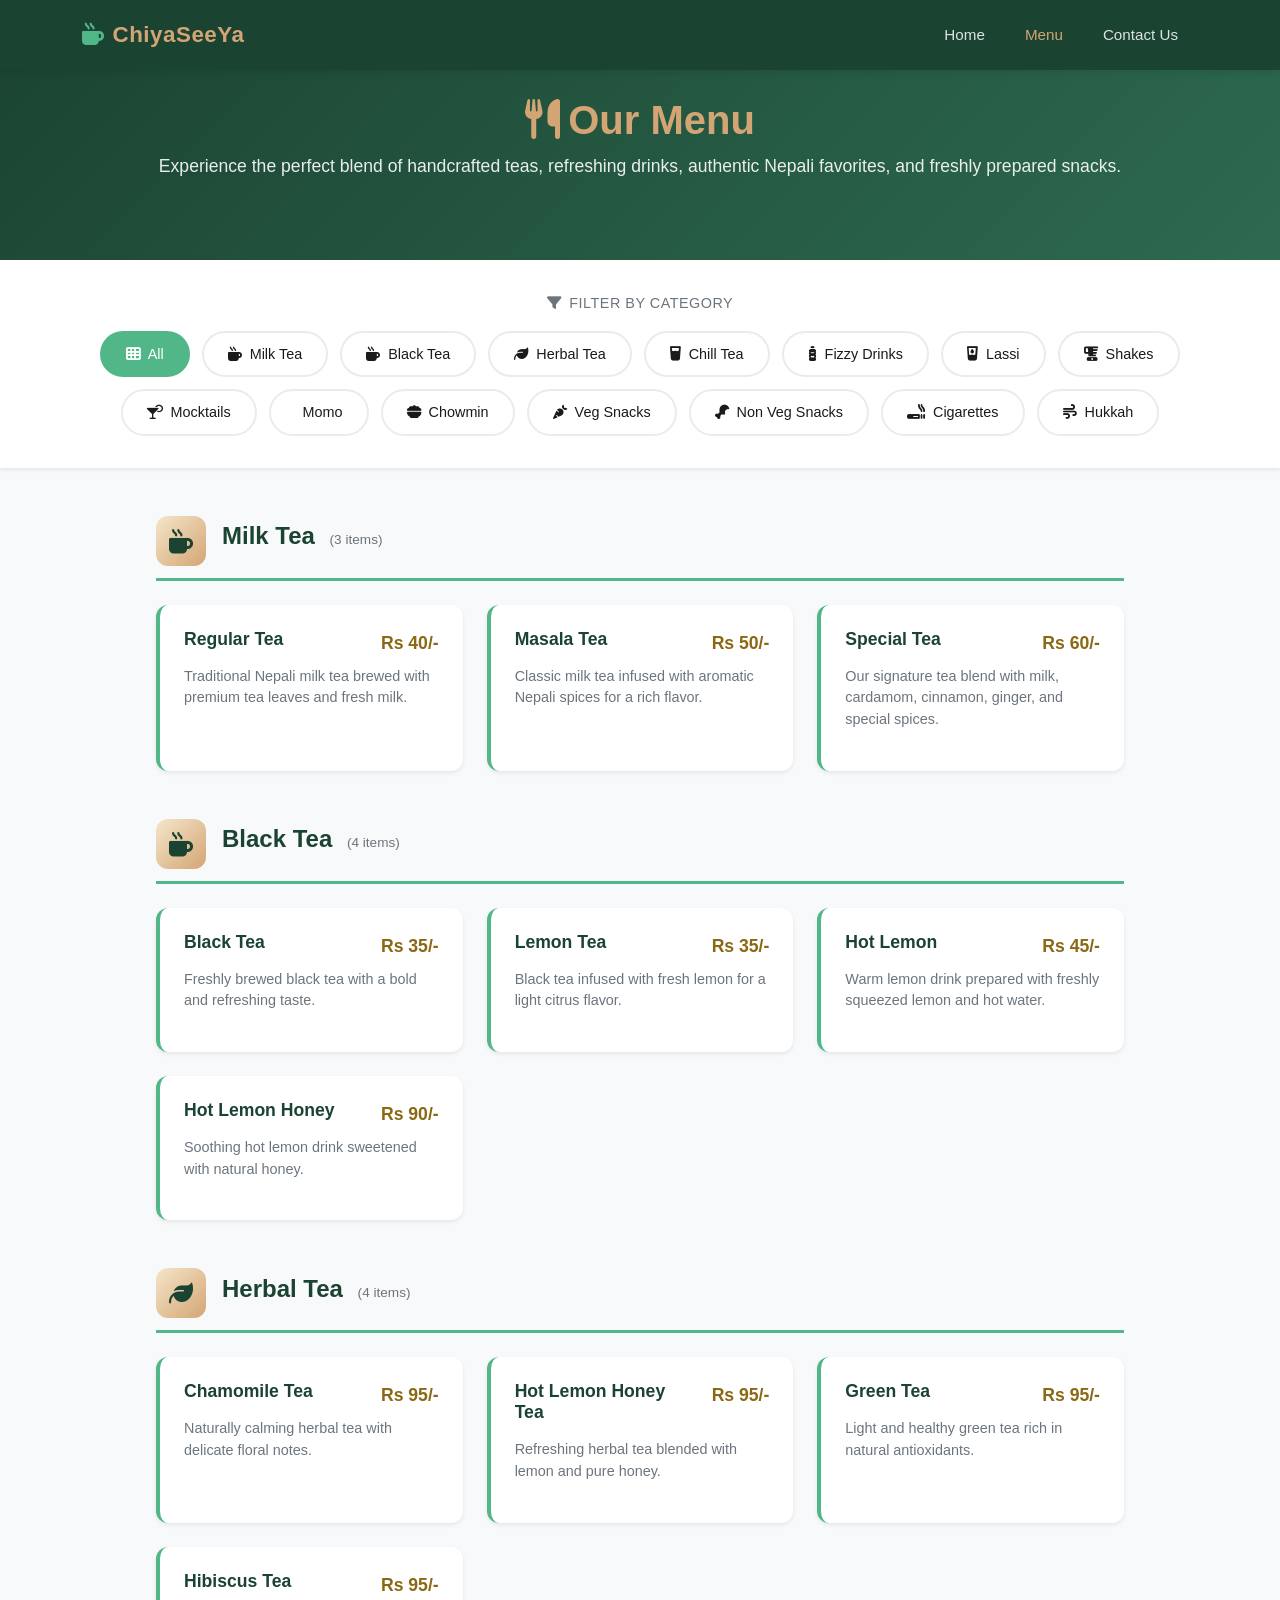
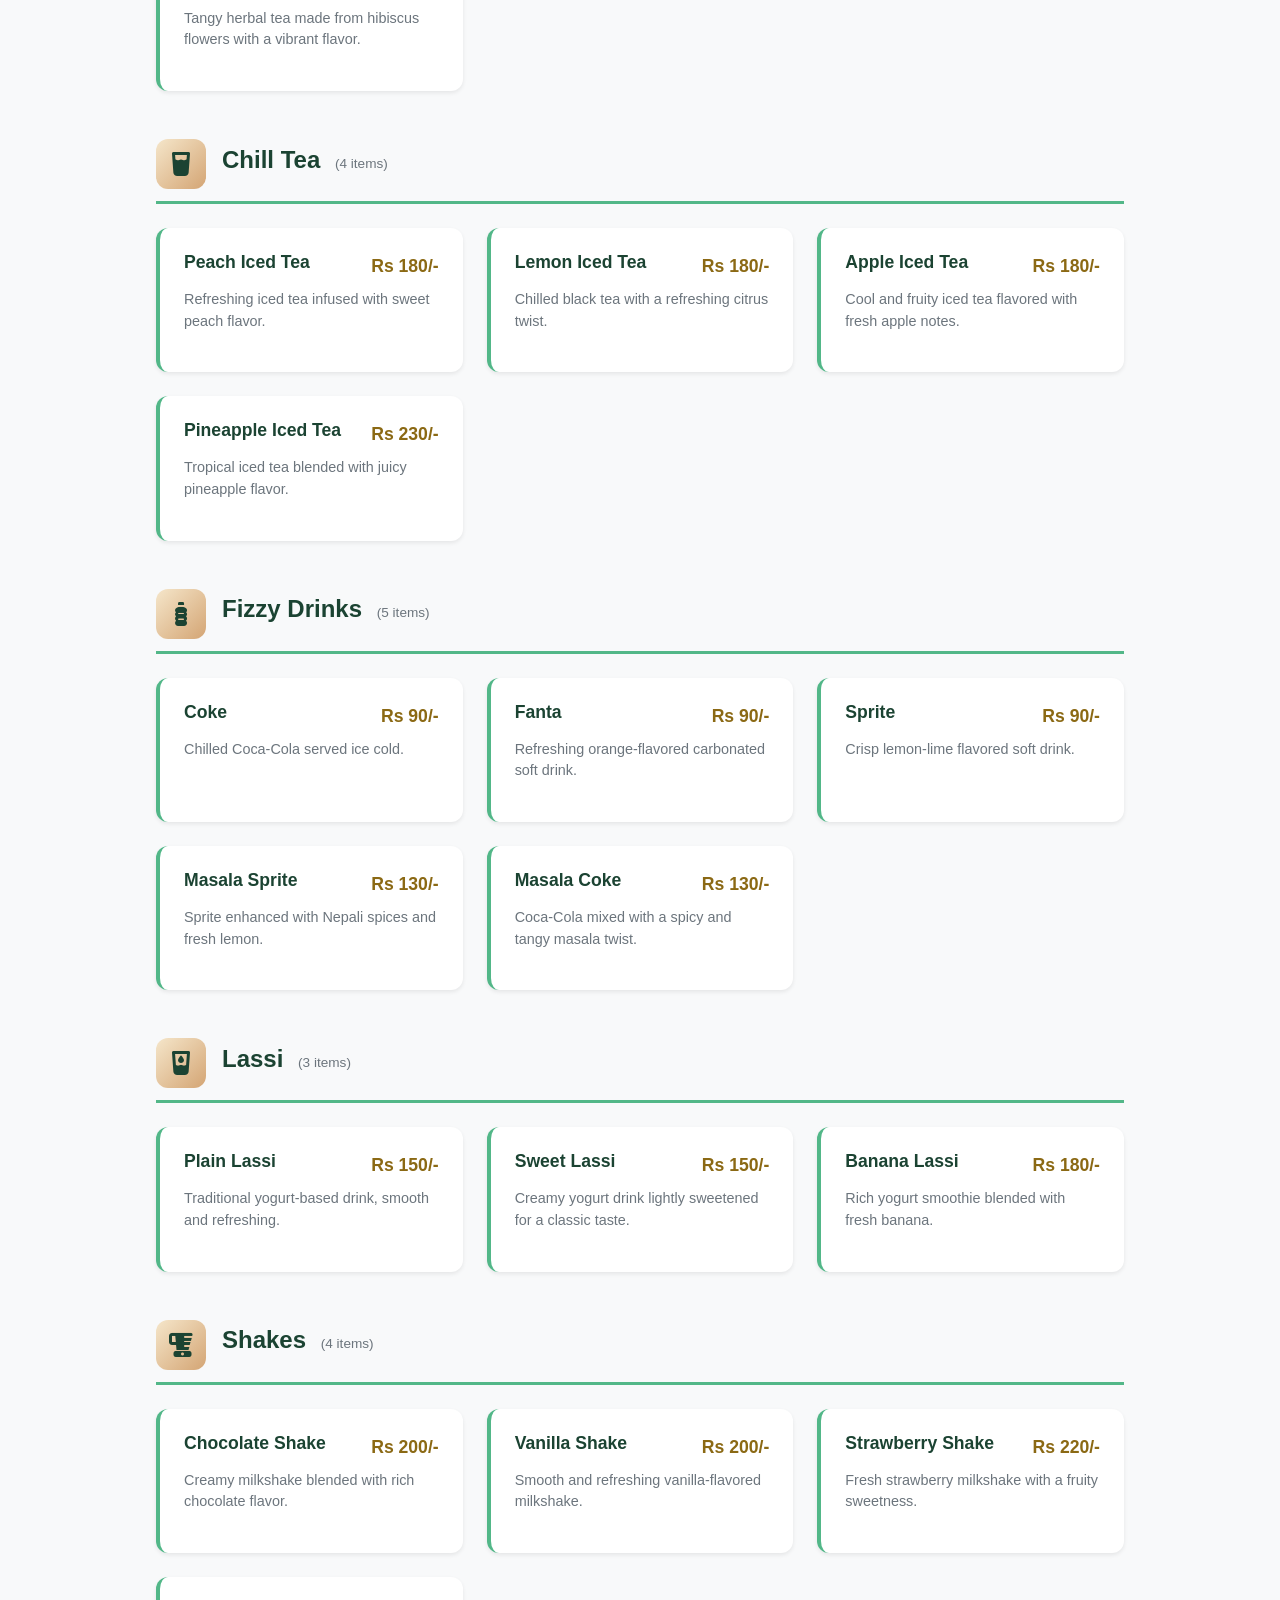
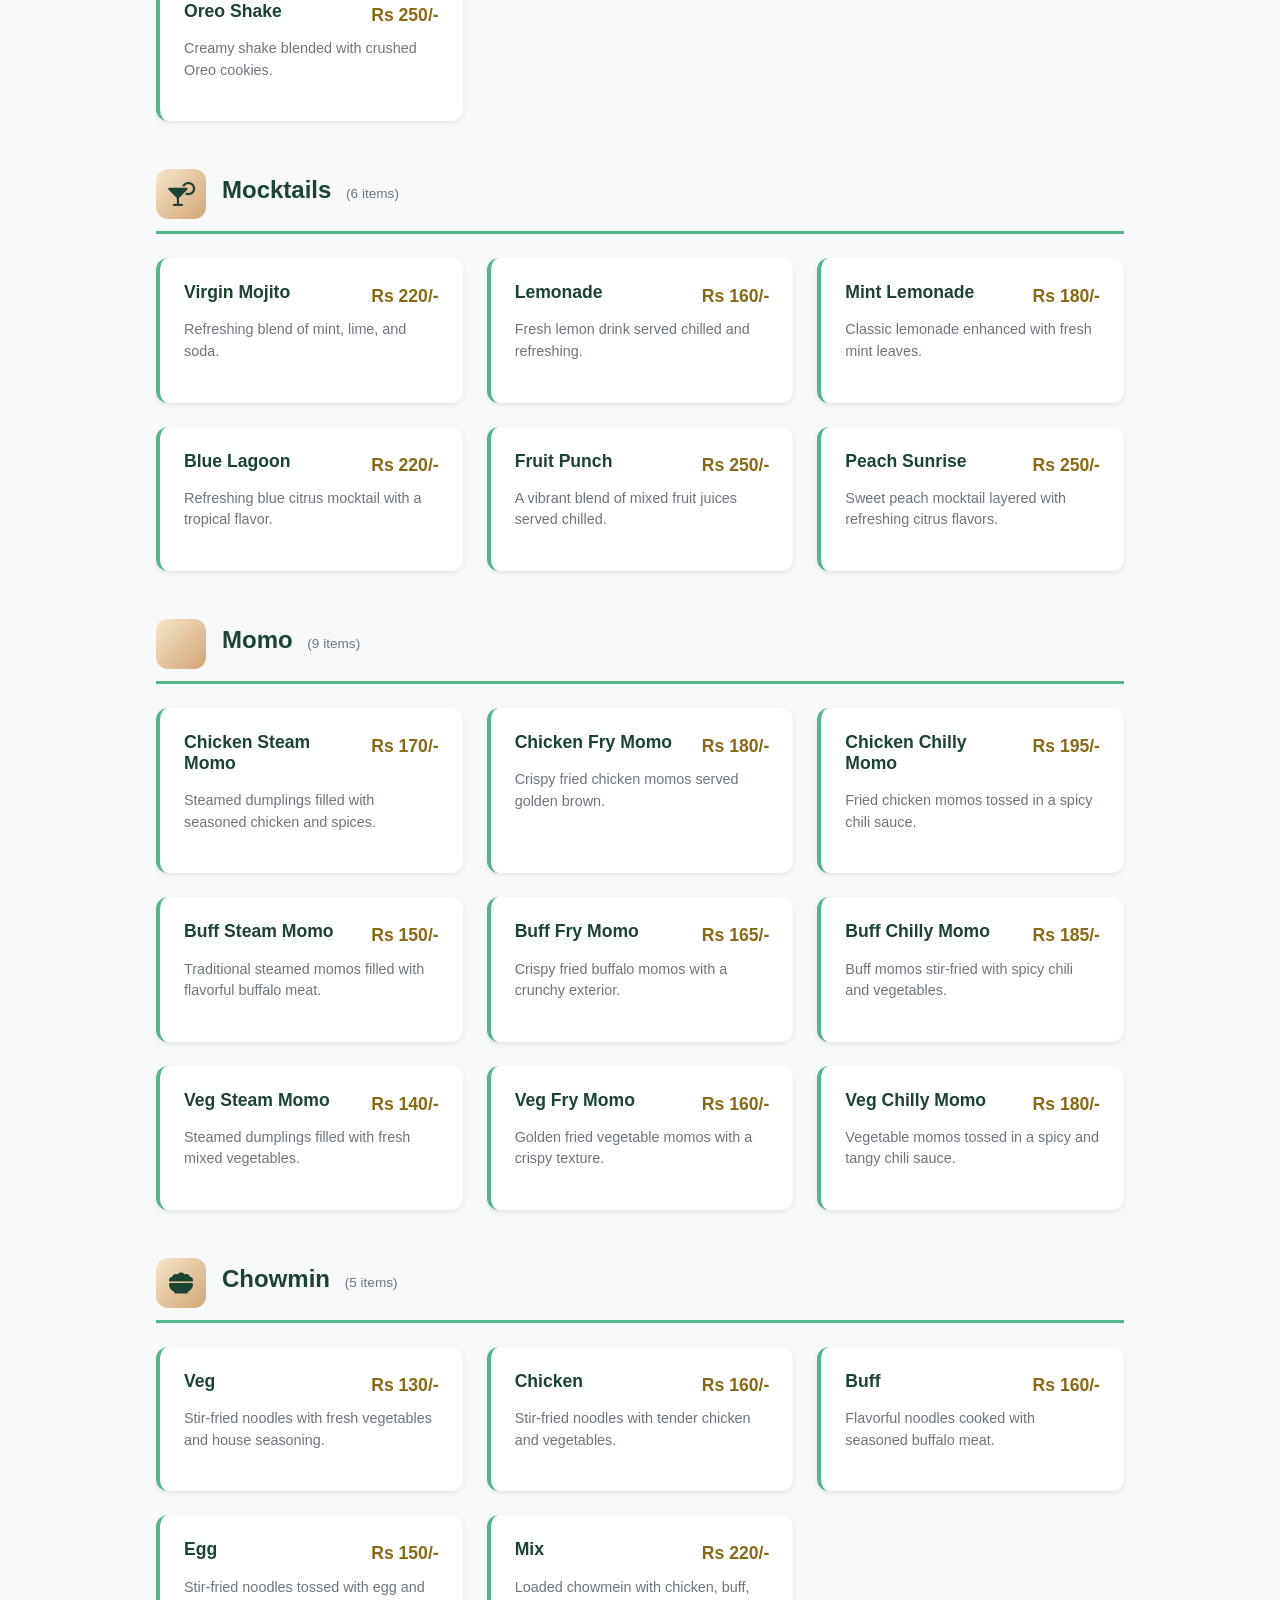
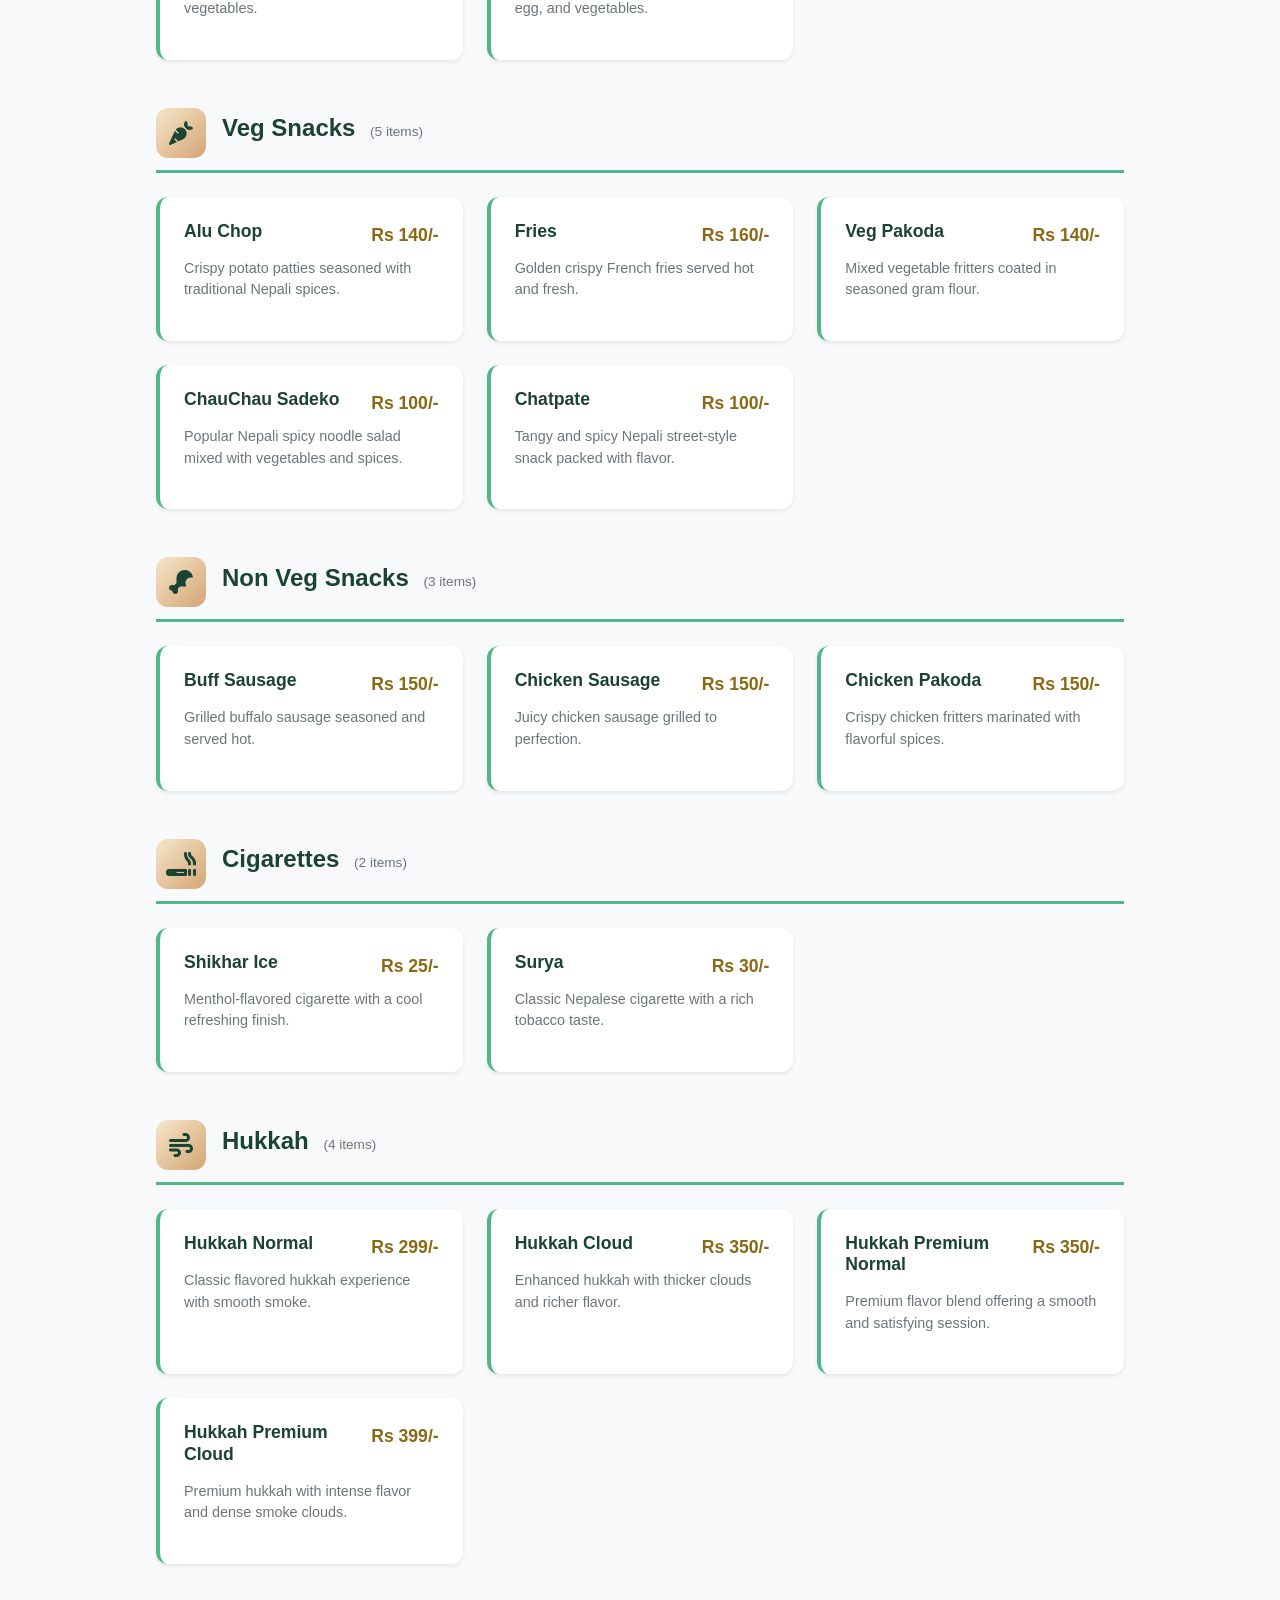
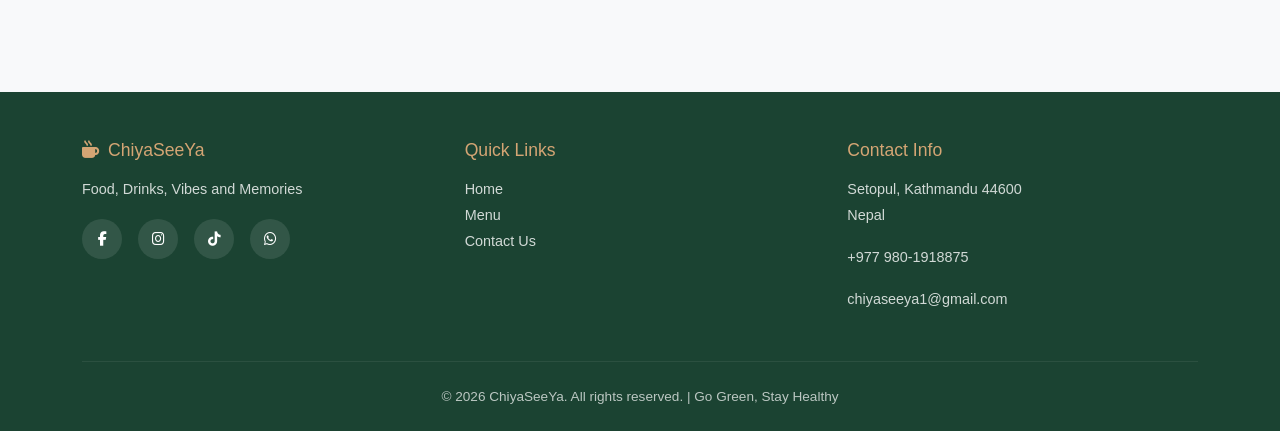
==== menu.html @ 281d091e "Initial commit" ====
<!DOCTYPE html>
<html lang="en">
<head>
    <meta charset="UTF-8">
    <meta name="viewport" content="width=device-width, initial-scale=1.0">
    <meta name="description" content="ChiyaSeeYa Menu - Explore our selection of premium teas, coffees, and snacks">
    <meta name="keywords" content="tea, coffee, chiya, menu, nepali tea, cafe">
    <title>Menu - ChiyaSeeYa</title>
    
    <!-- Bootstrap CSS -->
    <link href="https://cdn.jsdelivr.net/npm/bootstrap@5.3.0/dist/css/bootstrap.min.css" rel="stylesheet">
    
    <!-- Font Awesome -->
    <link rel="stylesheet" href="https://cdnjs.cloudflare.com/ajax/libs/font-awesome/6.4.0/css/all.min.css">
    
    <!-- Custom CSS -->
    <link rel="stylesheet" href="css/style.css">
</head>
<body>
    <!-- Navigation -->
    <nav class="navbar navbar-expand-lg navbar-dark fixed-top">
        <div class="container">
            <a class="navbar-brand" href="index.html">
                <i class="fas fa-mug-hot me-2"></i>ChiyaSeeYa
            </a>
            <button class="navbar-toggler" type="button" data-bs-toggle="collapse" data-bs-target="#navbarNav" aria-controls="navbarNav" aria-expanded="false" aria-label="Toggle navigation">
                <span class="navbar-toggler-icon"></span>
            </button>
            <div class="collapse navbar-collapse justify-content-end" id="navbarNav">
                <ul class="navbar-nav">
                    <li class="nav-item">
                        <a class="nav-link" href="index.html">Home</a>
                    </li>
                    <li class="nav-item">
                        <a class="nav-link active" href="menu.html">Menu</a>
                    </li>
                    <li class="nav-item">
                        <a class="nav-link" href="#contact">Contact Us</a>
                    </li>
                </ul>
            </div>
        </div>
    </nav>

    <!-- Menu Hero -->
    <div class="menu-hero">
        <div class="container">
            <h1><i class="fas fa-utensils me-2"></i>Our Menu</h1>
            <p>Experience the perfect blend of handcrafted teas, refreshing drinks, authentic Nepali favorites, and freshly prepared snacks.</p>
        </div>
    </div>

    <!-- Category Filter -->
    <div class="category-filter">
        <div class="filter-container">
            <p class="filter-title"><i class="fas fa-filter me-2"></i>Filter by Category</p>
            <div class="filter-buttons" id="filter-buttons">
                <button class="filter-btn active" data-category="all" onclick="filterMenu('all')">
                    <i class="fas fa-th me-1"></i> All
                </button>
                <!-- Category buttons will be added dynamically -->
            </div>
        </div>
    </div>

    <!-- Menu Content -->
    <div class="menu-content">
        <div class="container">
            <div id="menu-container" class="menu-container loading">
                <!-- Menu items will be loaded here from menu.json -->
                <div class="text-center py-5">
                    <div class="spinner-border text-success" role="status" style="width: 3rem; height: 3rem;">
                        <span class="visually-hidden">Loading menu...</span>
                    </div>
                    <p class="mt-3 text-muted">Loading our delicious offerings...</p>
                </div>
            </div>
        </div>
    </div>

    <!-- Footer -->
    <footer>
        <div class="container">
            <div class="footer-content">
                <div class="footer-section">
                    <h5><i class="fas fa-mug-hot me-2"></i>ChiyaSeeYa</h5>
                    <p>Food, Drinks, Vibes and Memories</p>
                    <div class="social-links">
                        <a href="https://www.facebook.com/1076802865514856?ref=PROFILE_EDIT_xav_ig_profile_page_web" aria-label="Facebook" target="_blank"><i class="fab fa-facebook-f"></i></a>
                        <a href="https://www.instagram.com/chiya_see_ya/" aria-label="Instagram" target="_blank"><i class="fab fa-instagram"></i></a>
                        <a href="https://l.instagram.com/?u=https%3A%2F%2Fwww.tiktok.com%2F%40chiya.see.ya%3F_r%3D1%26_t%3DZS-95O5P87CxcY%26fbclid%3DPAZXh0bgNhZW0CMTEAc3J0YwZhcHBfaWQPOTM2NjE5NzQzMzkyNDU5AAGnBMGurjGHS4oy5YYfuVDIB4Jsj0eW82iSqGz3gt-IWJ6hb2VzOmMSemLPQZc_aem_LvpOi6eOKPnk_zAB4Gr12w&e=AUBZY9ZE3XNhpiwPI810RxzqsmGgs-WOL_V0ZIl1YI9qJ-9a9wc5wGAw6T1yI0G7cqVV-iJ5bxF9tScMts2_dbnZqTpNPQaVPD4UndhijQRrtrkj7LoLAhLAq9qhKXfKo0xacdASYu8S" aria-label="TikTok" target="_blank"><i class="fab fa-tiktok"></i></a>
                        <a href="https://wa.me/9779801918875" aria-label="WhatsApp" target="_blank"><i class="fab fa-whatsapp"></i></a>
                    </div>
                </div>
                
                <div class="footer-section">
                    <h5>Quick Links</h5>
                    <a href="index.html">Home</a>
                    <a href="menu.html">Menu</a>
                    <a href="index.html#contact">Contact Us</a>
                </div>
                
                <div class="footer-section">
                    <h5>Contact Info</h5>
                    <p>Setopul, Kathmandu 44600<br>Nepal</p>
                    <p><a href="tel:+9779801918875">+977 980-1918875</a></p>
                    <p><a href="mailto:chiyaseeya1@gmail.com">chiyaseeya1@gmail.com</a></p>
                </div>
            </div>
            
            <div class="footer-bottom">
                <p class="mb-0">&copy; 2026 ChiyaSeeYa. All rights reserved. | Go Green, Stay Healthy</p>
            </div>
        </div>
    </footer>

    <!-- Bootstrap JS -->
    <script src="https://cdn.jsdelivr.net/npm/bootstrap@5.3.0/dist/js/bootstrap.bundle.min.js"></script>
    
    <!-- Custom JS -->
    <script src="js/main.js"></script>
</body>
</html>
---- css/style.css ----
/* Custom styles for ChiyaSeeYa - Nepal Green & Tea Theme */
:root {
    /* Nepal Forest Greens */
    --dark-green: #1B4332;
    --medium-green: #2D6A4F;
    --light-green: #52B788;
    --pale-green: #B7E4C7;
    
    /* Tea Colors */
    --tea-gold: #D4A574;
    --tea-brown: #8B6914;
    --tea-light: #F5E6CA;
    
    /* Neutrals */
    --white: #FFFFFF;
    --off-white: #F8F9FA;
    --black: #1A1A1A;
    --gray: #6C757D;
    --light-gray: #E9ECEF;
    
    /* Shadows */
    --shadow-sm: 0 2px 4px rgba(0,0,0,0.08);
    --shadow-md: 0 4px 12px rgba(0,0,0,0.1);
    --shadow-lg: 0 8px 24px rgba(0,0,0,0.12);
}

* {
    margin: 0;
    padding: 0;
    box-sizing: border-box;
}

body {
    font-family: -apple-system, BlinkMacSystemFont, 'Segoe UI', Roboto, 'Helvetica Neue', Arial, sans-serif;
    color: var(--black);
    background-color: var(--off-white);
    line-height: 1.6;
    -webkit-font-smoothing: antialiased;
}

/* ===== NAVIGATION ===== */
.navbar {
    background-color: var(--dark-green) !important;
    box-shadow: var(--shadow-md);
    padding: 0.75rem 0;
    transition: all 0.3s ease;
}

/* Force navbar links to right */
.navbar .navbar-collapse,
.navbar .collapse:not(.show) {
    justify-content: flex-end !important;
}

.navbar .navbar-nav {
    margin-left: auto !important;
}

.navbar-brand {
    font-weight: 700;
    font-size: 1.4rem;
    color: var(--tea-gold) !important;
    letter-spacing: 0.5px;
}

.navbar-brand i {
    color: var(--light-green);
}

.nav-link {
    color: rgba(255,255,255,0.85) !important;
    font-weight: 500;
    font-size: 0.95rem;
    padding: 0.5rem 1rem !important;
    margin: 0 0.25rem;
    transition: all 0.3s ease;
    border-radius: 4px;
}

.nav-link:hover {
    color: var(--tea-gold) !important;
    background-color: rgba(255,255,255,0.1);
}

.nav-link.active {
    color: var(--tea-gold) !important;
}

/* ===== HERO SECTION ===== */
#home {
    min-height: 100vh;
    display: flex;
    align-items: center;
    justify-content: center;
    background: linear-gradient(135deg, #f5f5f0 0%, #e8f5e9 50%, #f5f5f0 100%);
    position: relative;
    overflow: hidden;
    padding-top: 80px;
}

#home::before {
    content: '';
    position: absolute;
    top: 0;
    left: 0;
    right: 0;
    bottom: 0;
    background: url('data:image/svg+xml,<svg xmlns="http://www.w3.org/2000/svg" viewBox="0 0 100 100"><circle cx="50" cy="50" r="40" fill="none" stroke="rgba(27,67,50,0.03)" stroke-width="0.5"/></svg>');
    background-size: 200px 200px;
    opacity: 0.3;
}

.hero-content {
    position: relative;
    z-index: 1;
    text-align: center;
    padding: 2rem;
    max-width: 800px;
    margin: 0 auto;
}

/* Hero Image with Tea Cup */
.hero-image {
    position: relative;
    display: inline-block;
    margin-bottom: 1rem;
}

.hero-cup-icon {
    font-size: 5rem;
    color: var(--tea-gold);
    display: block;
    animation: cupFloat 3s ease-in-out infinite;
}

@keyframes cupFloat {
    0%, 100% { transform: translateY(0); }
    50% { transform: translateY(-10px); }
}

/* Steam Animation */
.steam {
    position: absolute;
    top: -30px;
    left: 50%;
    transform: translateX(-50%);
    width: 60px;
    height: 30px;
    display: flex;
    justify-content: center;
}

.steam span {
    position: absolute;
    width: 8px;
    height: 8px;
    background: rgba(255, 255, 255, 0.6);
    border-radius: 50%;
    animation: steamRise 2s ease-in-out infinite;
    filter: blur(2px);
}

.steam span:nth-child(1) {
    left: 10px;
    animation-delay: 0s;
}

.steam span:nth-child(2) {
    left: 25px;
    animation-delay: 0.3s;
}

.steam span:nth-child(3) {
    left: 40px;
    animation-delay: 0.6s;
}

@keyframes steamRise {
    0% {
        transform: translateY(0) scale(1);
        opacity: 0.6;
    }
    50% {
        transform: translateY(-15px) scale(1.5);
        opacity: 0.3;
    }
    100% {
        transform: translateY(-30px) scale(2);
        opacity: 0;
    }
}

.hero-title {
    font-size: 3rem;
    font-weight: 700;
    margin-bottom: 0.5rem;
    color: var(--dark-green);
}

.hero-tagline {
    font-size: 1.2rem;
    font-weight: 300;
    margin-bottom: 1.5rem;
    color: var(--gray);
    letter-spacing: 1px;
}

.hero-buttons {
    display: flex;
    gap: 1rem;
    justify-content: center;
    flex-wrap: wrap;
}

.hero-description {
    font-size: 1.1rem;
    max-width: 600px;
    margin: 0 auto 2rem;
    color: var(--gray);
    line-height: 1.8;
}

.btn-primary-custom {
    background-color: var(--tea-gold);
    color: var(--dark-green) !important;
    border: none;
    padding: 1rem 2.5rem;
    font-size: 1.1rem;
    font-weight: 600;
    border-radius: 50px;
    transition: all 0.3s ease;
    display: inline-flex;
    align-items: center;
    gap: 0.5rem;
}

.btn-primary-custom:hover {
    background-color: var(--tea-brown);
    color: var(--white) !important;
    transform: translateY(-2px);
    box-shadow: var(--shadow-lg);
}

.btn-outline-custom {
    background-color: transparent;
    border: 2px solid var(--tea-gold);
    color: var(--tea-gold) !important;
    padding: 0.75rem 2rem;
    font-size: 1rem;
    font-weight: 600;
    border-radius: 50px;
    transition: all 0.3s ease;
}

.btn-outline-custom:hover {
    background-color: var(--tea-gold);
    color: var(--dark-green) !important;
}

/* ===== SECTION STYLING ===== */
section {
    padding: 5rem 0;
}

.section-title {
    font-size: 2.5rem;
    font-weight: 700;
    margin-bottom: 3rem;
    text-align: center;
    color: var(--dark-green);
    position: relative;
}

.section-title::after {
    content: '';
    display: block;
    width: 60px;
    height: 4px;
    background: linear-gradient(90deg, var(--tea-gold), var(--light-green));
    margin: 1rem auto 0;
    border-radius: 2px;
}

/* ===== ABOUT SECTION ===== */
#about {
    background-color: var(--off-white);
}

.about-content {
    max-width: 800px;
    margin: 0 auto;
    text-align: center;
}

.about-text {
    font-size: 1.1rem;
    line-height: 1.8;
    color: var(--gray);
    margin-bottom: 1.5rem;
}

.about-features {
    display: grid;
    grid-template-columns: repeat(auto-fit, minmax(200px, 1fr));
    gap: 2rem;
    margin-top: 3rem;
}

.feature-item {
    text-align: center;
    padding: 2rem;
    background: var(--white);
    border-radius: 12px;
    box-shadow: var(--shadow-sm);
    transition: transform 0.3s ease;
}

.feature-item:hover {
    transform: translateY(-5px);
    box-shadow: var(--shadow-md);
}

.feature-icon {
    width: 60px;
    height: 60px;
    background: linear-gradient(135deg, var(--pale-green), var(--light-green));
    border-radius: 50%;
    display: flex;
    align-items: center;
    justify-content: center;
    margin: 0 auto 1rem;
}

.feature-icon i {
    font-size: 1.5rem;
    color: var(--dark-green);
}

.feature-title {
    font-size: 1.1rem;
    font-weight: 600;
    color: var(--dark-green);
    margin-bottom: 0.5rem;
}

.feature-desc {
    font-size: 0.9rem;
    color: var(--gray);
}

/* ===== CONTACT SECTION ===== */
#contact {
    background-color: var(--white);
}

.contact-wrapper {
    max-width: 900px;
    margin: 0 auto;
}

.contact-grid {
    display: grid;
    grid-template-columns: 1fr 1fr;
    gap: 3rem;
    align-items: start;
}

.contact-info {
    padding: 2rem;
}

.contact-item {
    display: flex;
    align-items: flex-start;
    margin-bottom: 1.5rem;
}

.contact-icon {
    width: 48px;
    height: 48px;
    background: linear-gradient(135deg, var(--pale-green), var(--light-green));
    border-radius: 12px;
    display: flex;
    align-items: center;
    justify-content: center;
    margin-right: 1rem;
    flex-shrink: 0;
}

.contact-icon i {
    font-size: 1.2rem;
    color: var(--dark-green);
}

.contact-details h6 {
    font-size: 0.85rem;
    color: var(--gray);
    text-transform: uppercase;
    letter-spacing: 0.5px;
    margin-bottom: 0.25rem;
}

.contact-details p,
.contact-details a {
    font-size: 1rem;
    color: var(--black);
    margin: 0;
    text-decoration: none;
    font-weight: 500;
}

.contact-details a:hover {
    color: var(--light-green);
}

.map-container {
    height: 350px;
    border-radius: 16px;
    overflow: hidden;
    box-shadow: var(--shadow-md);
}

.map-container iframe {
    width: 100%;
    height: 100%;
    border: none;
}

/* ===== MENU PAGE STYLES ===== */
.menu-hero {
    background: linear-gradient(135deg, var(--dark-green) 0%, var(--medium-green) 100%);
    padding: 6rem 0 4rem;
    text-align: center;
    color: var(--white);
}

.menu-hero h1 {
    font-size: 2.5rem;
    font-weight: 700;
    color: var(--tea-gold);
    margin-bottom: 0.5rem;
}

.menu-hero p {
    font-size: 1.1rem;
    opacity: 0.9;
}

/* Category Filter */
.category-filter {
    background: var(--white);
    padding: 2rem 0;
    box-shadow: var(--shadow-sm);
    position: sticky;
    top: 70px;
    z-index: 100;
}

.filter-container {
    max-width: 1200px;
    margin: 0 auto;
    padding: 0 1rem;
}

.filter-title {
    font-size: 0.9rem;
    color: var(--gray);
    text-transform: uppercase;
    letter-spacing: 0.5px;
    margin-bottom: 1rem;
    text-align: center;
}

.filter-buttons {
    display: flex;
    flex-wrap: wrap;
    justify-content: center;
    gap: 0.75rem;
}

.filter-btn {
    padding: 0.6rem 1.5rem;
    border: 2px solid var(--light-gray);
    background: var(--white);
    color: var(--black);
    border-radius: 50px;
    font-size: 0.9rem;
    font-weight: 500;
    cursor: pointer;
    transition: all 0.3s ease;
}

.filter-btn:hover {
    border-color: var(--light-green);
    color: var(--light-green);
}

.filter-btn.active {
    background: var(--light-green);
    border-color: var(--light-green);
    color: var(--white);
}

/* Menu Content */
.menu-content {
    padding: 3rem 0 5rem;
    background: var(--off-white);
    min-height: 60vh;
}

.menu-container {
    max-width: 1000px;
    margin: 0 auto;
    padding: 0 1rem;
}

/* Menu Category */
.menu-category {
    margin-bottom: 3rem;
    animation: fadeIn 0.5s ease;
}

@keyframes fadeIn {
    from { opacity: 0; transform: translateY(20px); }
    to { opacity: 1; transform: translateY(0); }
}

.category-header {
    display: flex;
    align-items: center;
    margin-bottom: 1.5rem;
    padding-bottom: 0.75rem;
    border-bottom: 3px solid var(--light-green);
}

.category-icon-wrapper {
    width: 50px;
    height: 50px;
    background: linear-gradient(135deg, var(--tea-light), var(--tea-gold));
    border-radius: 12px;
    display: flex;
    align-items: center;
    justify-content: center;
    margin-right: 1rem;
}

.category-icon-wrapper i {
    font-size: 1.5rem;
    color: var(--dark-green);
}

.category-title {
    font-size: 1.5rem;
    font-weight: 700;
    color: var(--dark-green);
}

.item-count {
    font-size: 0.85rem;
    color: var(--gray);
    margin-left: 0.5rem;
    font-weight: 400;
}

/* Menu Items */
.menu-items-grid {
    display: grid;
    grid-template-columns: repeat(auto-fill, minmax(280px, 1fr));
    gap: 1.5rem;
}

.menu-item {
    background: var(--white);
    border-radius: 12px;
    padding: 1.5rem;
    box-shadow: var(--shadow-sm);
    transition: all 0.3s ease;
    border-left: 4px solid var(--light-green);
}

.menu-item:hover {
    transform: translateY(-3px);
    box-shadow: var(--shadow-md);
}

.menu-item-header {
    display: flex;
    justify-content: space-between;
    align-items: flex-start;
    margin-bottom: 0.5rem;
}

.menu-item-name {
    font-size: 1.1rem;
    font-weight: 600;
    color: var(--dark-green);
}

.menu-item-price {
    font-size: 1.1rem;
    font-weight: 700;
    color: var(--tea-brown);
    white-space: nowrap;
    margin-left: 1rem;
}

.menu-item-description {
    font-size: 0.9rem;
    color: var(--gray);
    line-height: 1.5;
}

/* No results message */
.no-results {
    text-align: center;
    padding: 3rem;
    color: var(--gray);
}

.no-results i {
    font-size: 3rem;
    color: var(--light-gray);
    margin-bottom: 1rem;
}

/* ===== FOOTER ===== */
footer {
    background-color: var(--dark-green);
    color: var(--white);
    padding: 3rem 0 1.5rem;
}

.footer-content {
    display: grid;
    grid-template-columns: repeat(auto-fit, minmax(200px, 1fr));
    gap: 2rem;
    margin-bottom: 2rem;
}

.footer-section h5 {
    font-size: 1.1rem;
    color: var(--tea-gold);
    margin-bottom: 1rem;
}

.footer-section p,
.footer-section a {
    color: rgba(255,255,255,0.8);
    font-size: 0.9rem;
    line-height: 1.8;
    text-decoration: none;
    display: block;
}

.footer-section a:hover {
    color: var(--tea-gold);
}

.social-links {
    display: flex;
    gap: 1rem;
    margin-top: 1rem;
}

.social-links a {
    width: 40px;
    height: 40px;
    background: rgba(255,255,255,0.1);
    border-radius: 50%;
    display: flex;
    align-items: center;
    justify-content: center;
    color: var(--white);
    transition: all 0.3s ease;
}

.social-links a:hover {
    background: var(--tea-gold);
    color: var(--dark-green);
}

.footer-bottom {
    text-align: center;
    padding-top: 1.5rem;
    border-top: 1px solid rgba(255,255,255,0.1);
    font-size: 0.85rem;
    opacity: 0.7;
}

/* ===== RESPONSIVE DESIGN ===== */
@media (max-width: 992px) {
    .contact-grid {
        grid-template-columns: 1fr;
    }
}

@media (max-width: 768px) {
    .hero-title {
        font-size: 2.5rem;
    }
    
    .hero-subtitle {
        font-size: 1.2rem;
    }
    
    .section-title {
        font-size: 2rem;
    }
    
    section {
        padding: 3rem 0;
    }
    
    .menu-items-grid {
        grid-template-columns: 1fr;
    }
    
    .category-filter {
        top: 56px;
    }
    
    .filter-btn {
        padding: 0.5rem 1rem;
        font-size: 0.85rem;
    }
}

@media (max-width: 480px) {
    .hero-title {
        font-size: 2rem;
    }
    
    .hero-description {
        font-size: 1rem;
    }
    
    .container {
        padding-left: 1rem;
        padding-right: 1rem;
    }
    
    .contact-item {
        flex-direction: column;
        align-items: flex-start;
    }
    
    .contact-icon {
        margin-bottom: 0.5rem;
    }
}

/* Loading state */
.loading {
    opacity: 0;
    transition: opacity 0.5s ease-in;
}

.loaded {
    opacity: 1;
}

/* Smooth scrolling */
html {
    scroll-behavior: smooth;
}
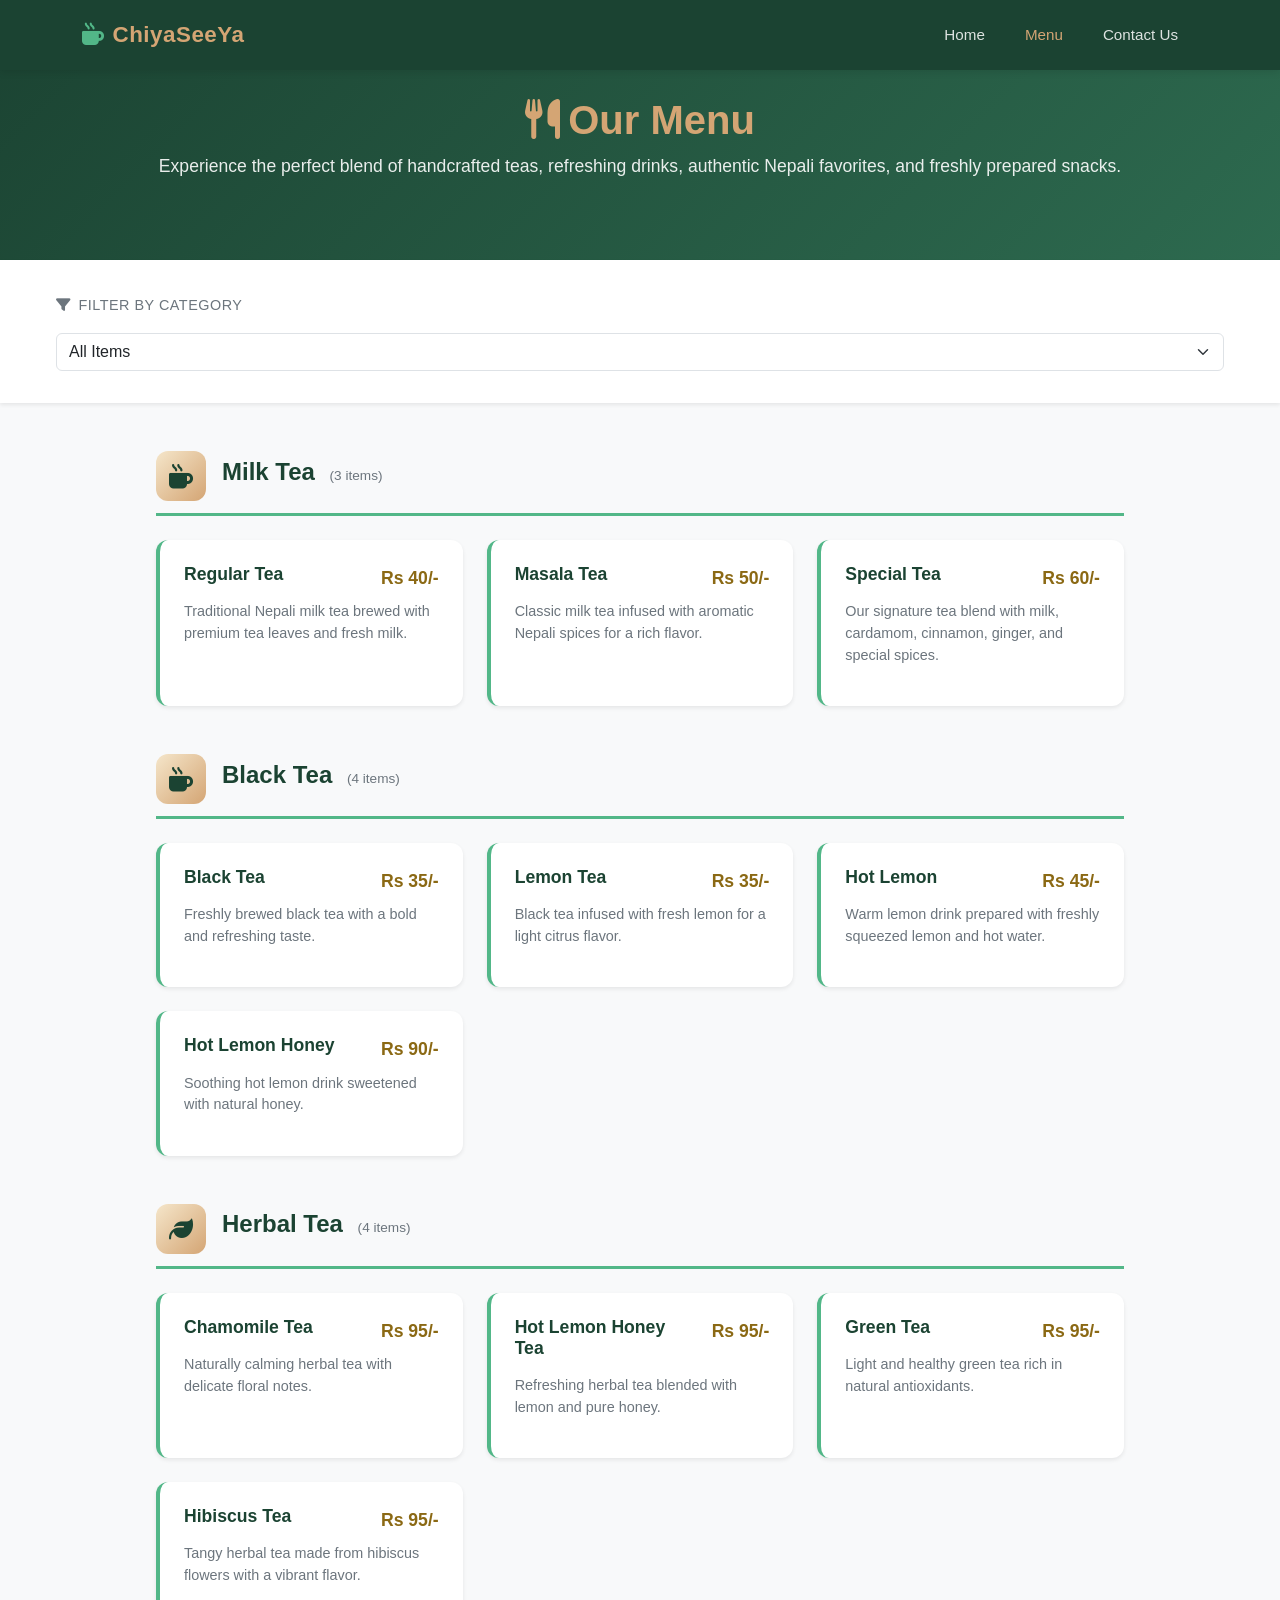
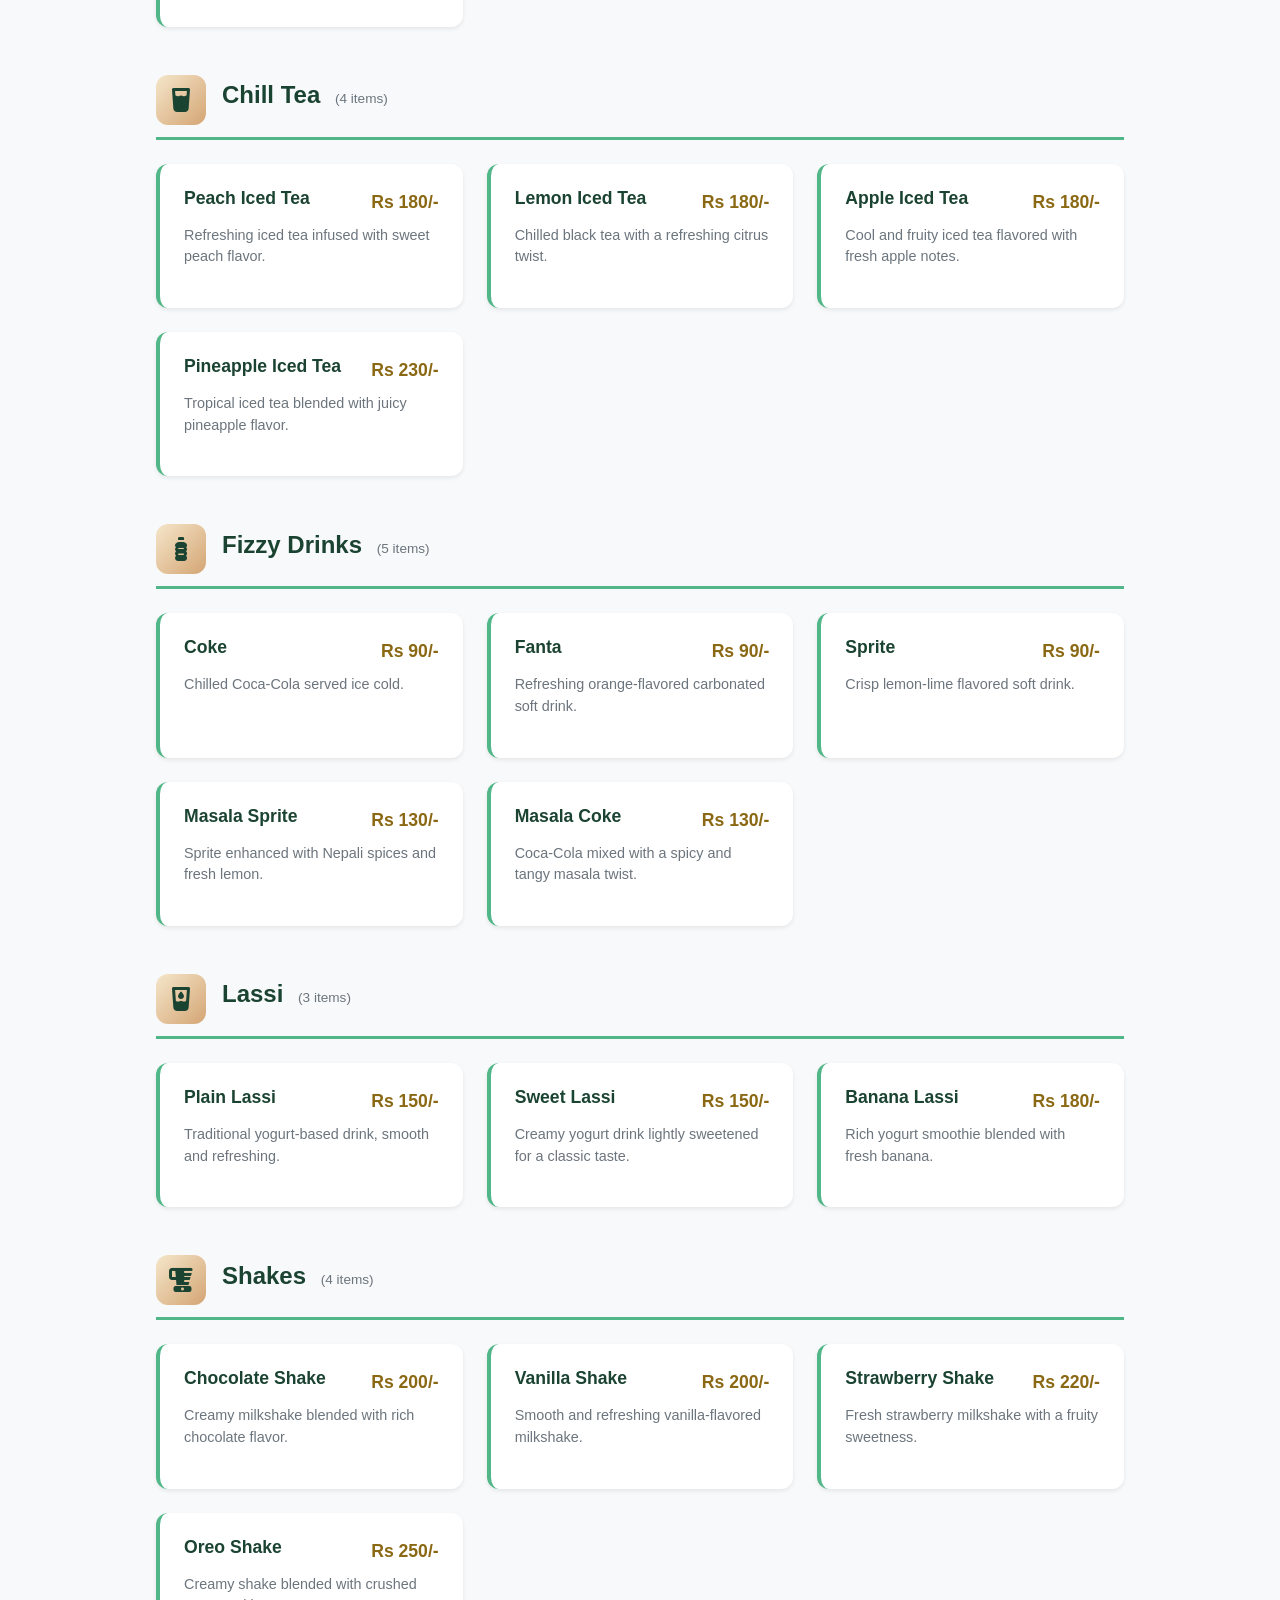
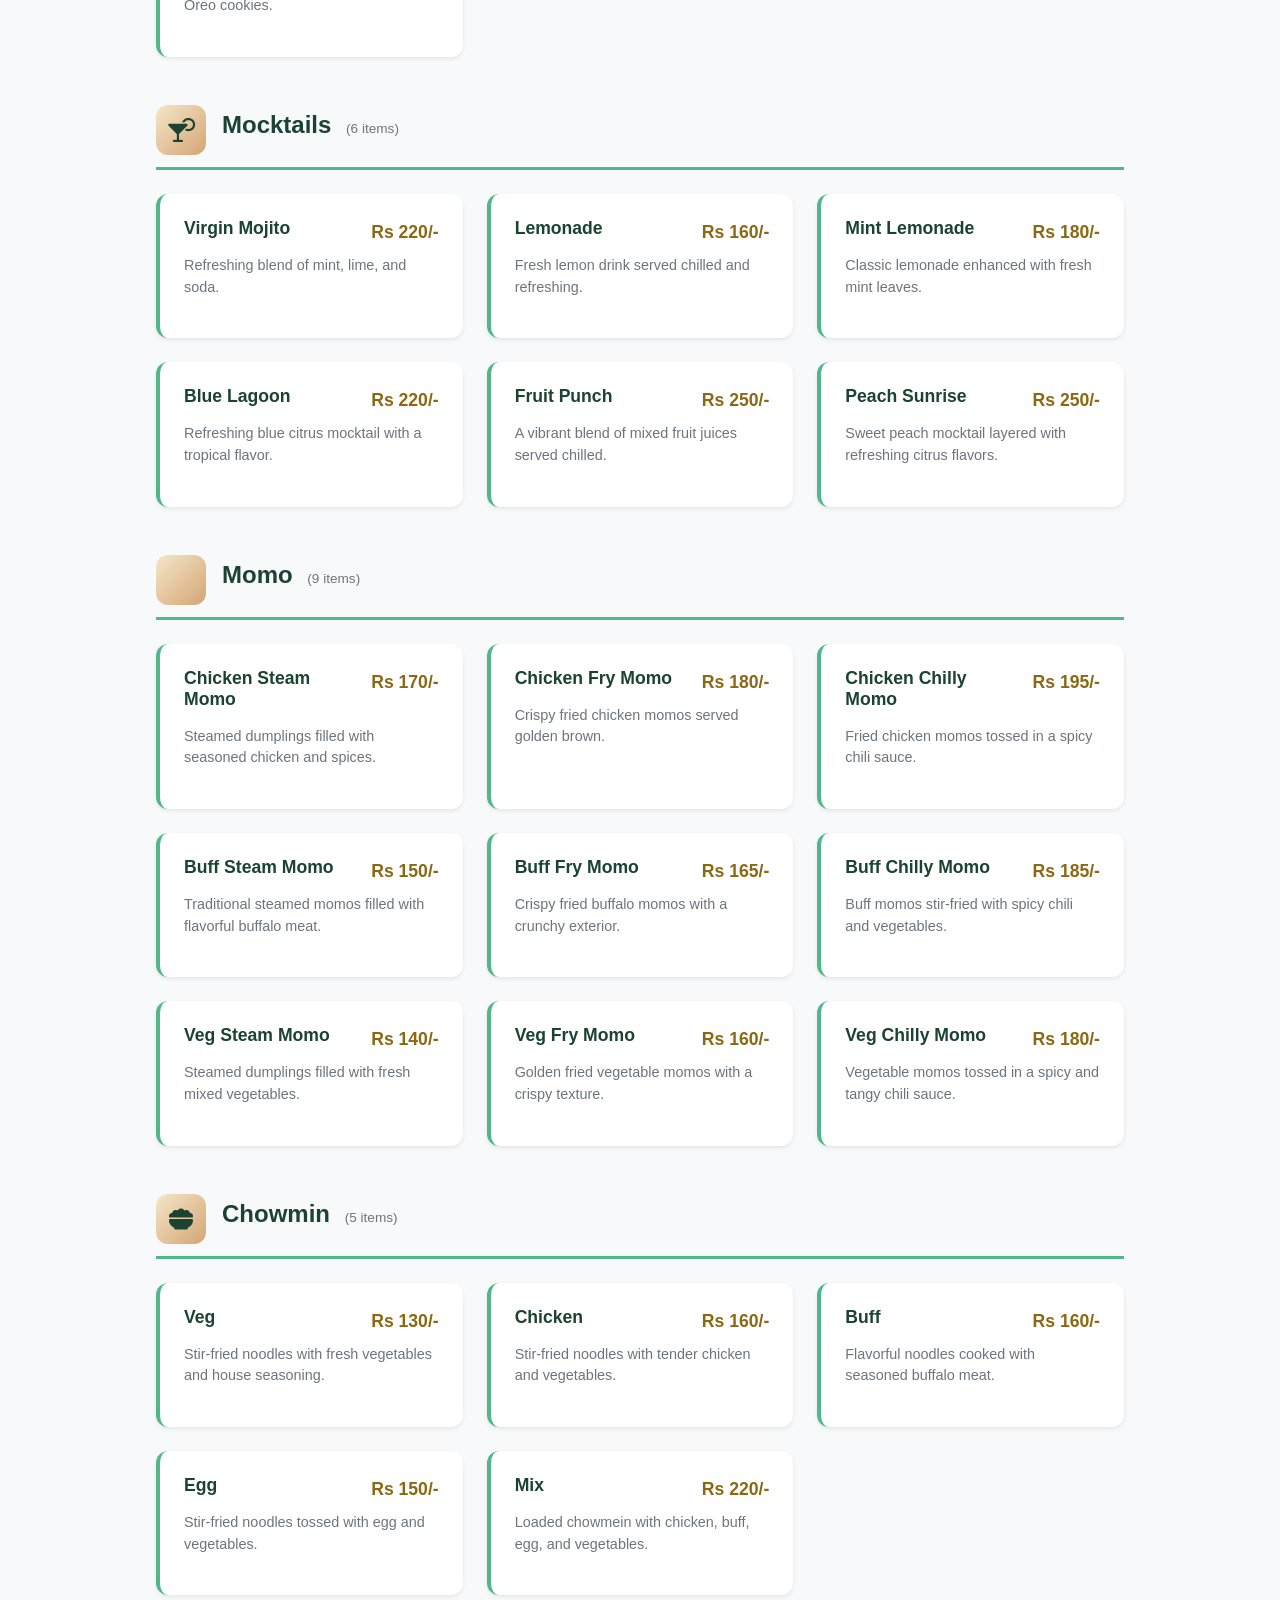
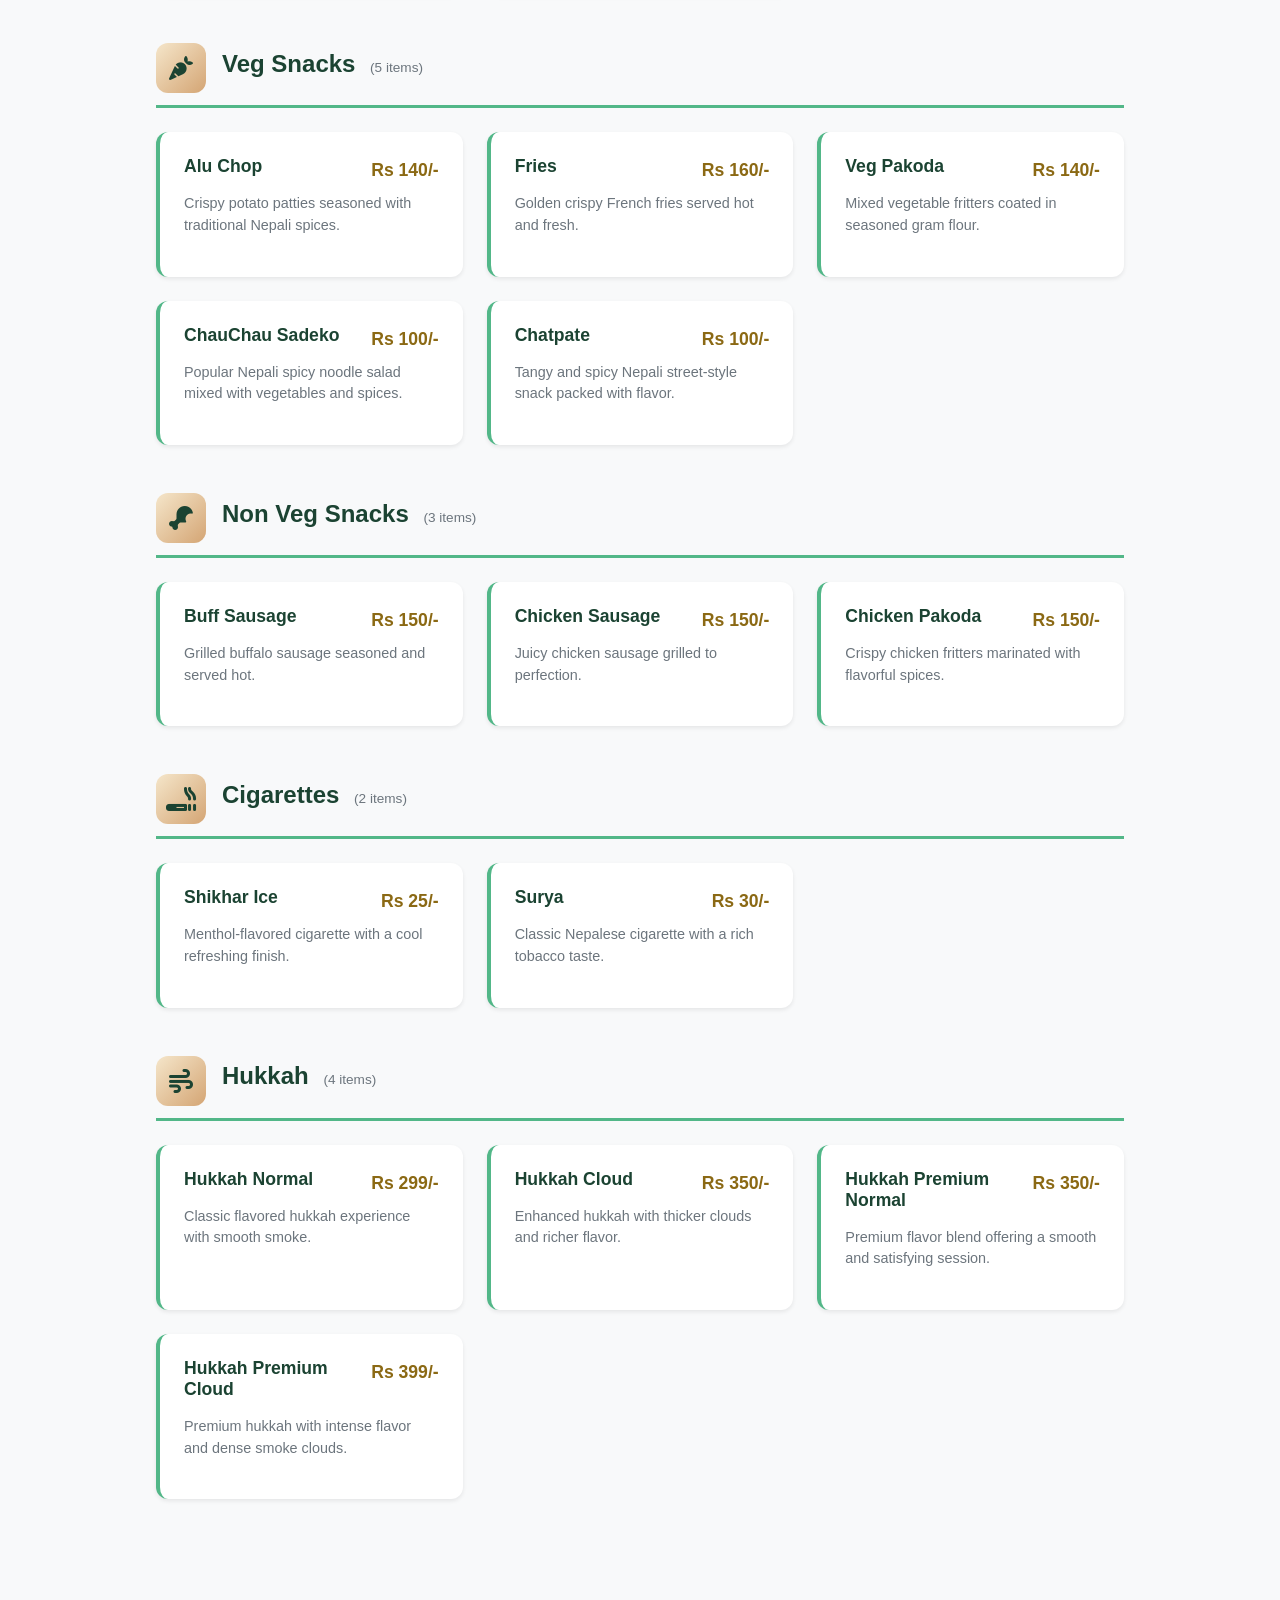
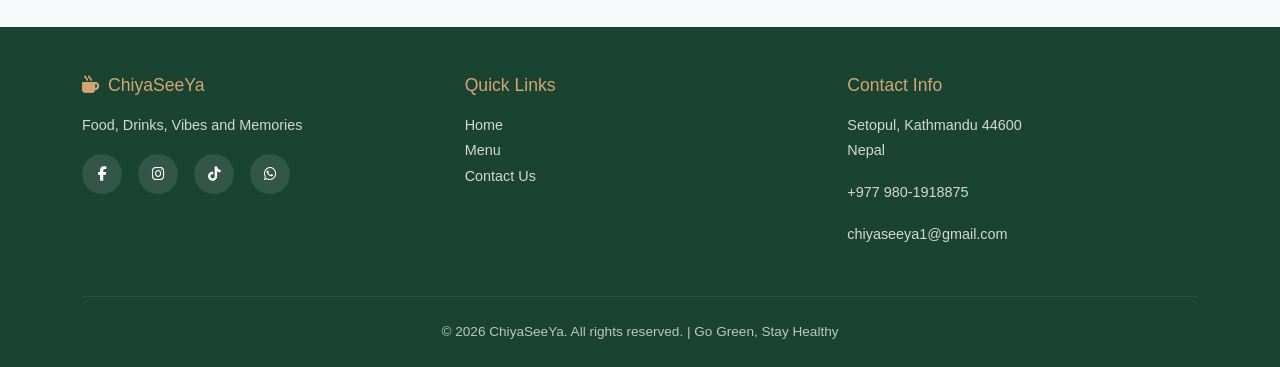
==== commit b6b16b6a: "Initial commit" ====
--- a/menu.html
+++ b/menu.html
@@ -53,13 +53,11 @@
     <!-- Category Filter -->
     <div class="category-filter">
         <div class="filter-container">
-            <p class="filter-title"><i class="fas fa-filter me-2"></i>Filter by Category</p>
-            <div class="filter-buttons" id="filter-buttons">
-                <button class="filter-btn active" data-category="all" onclick="filterMenu('all')">
-                    <i class="fas fa-th me-1"></i> All
-                </button>
-                <!-- Category buttons will be added dynamically -->
-            </div>
+            <label for="category-filter" class="filter-title"><i class="fas fa-filter me-2"></i>Filter by Category</label>
+            <select class="form-select category-dropdown" id="category-filter" aria-label="Filter by category">
+                <option value="all">All Items</option>
+                <!-- Category options will be added dynamically -->
+            </select>
         </div>
     </div>
 
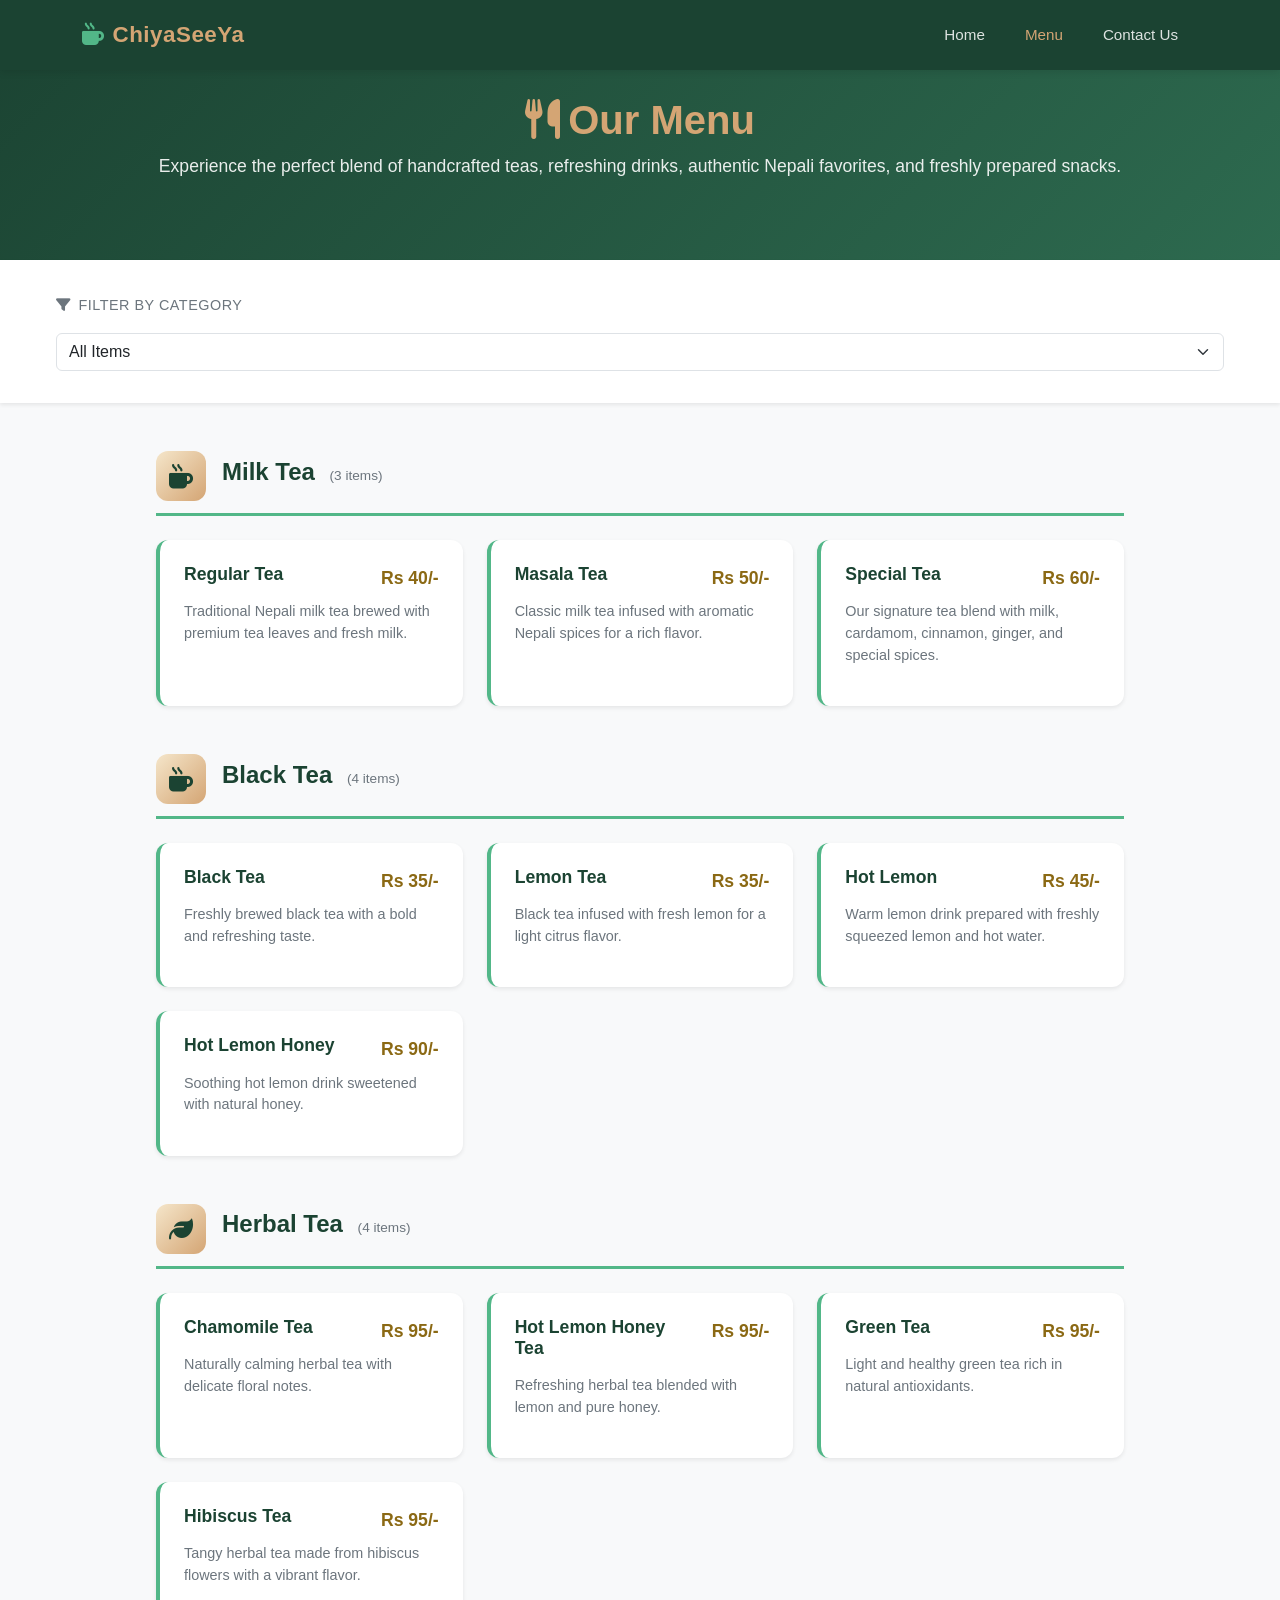
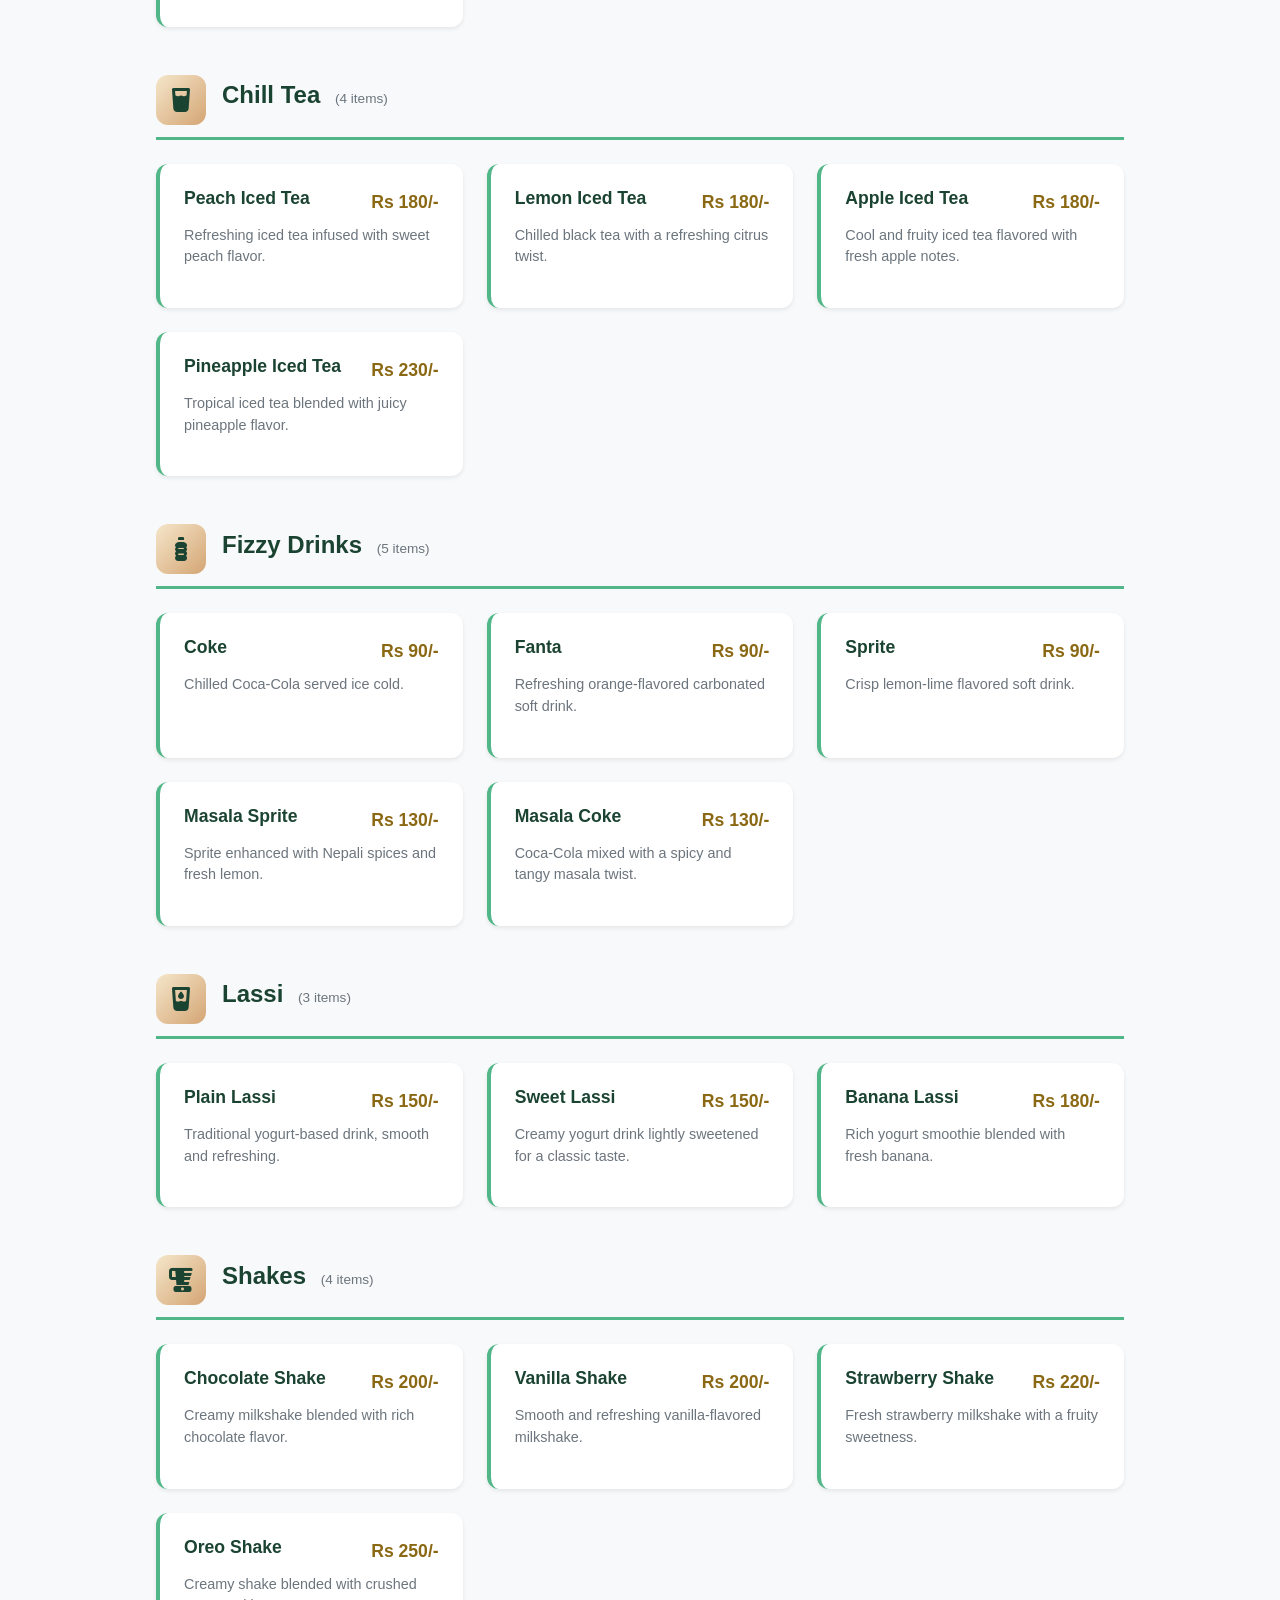
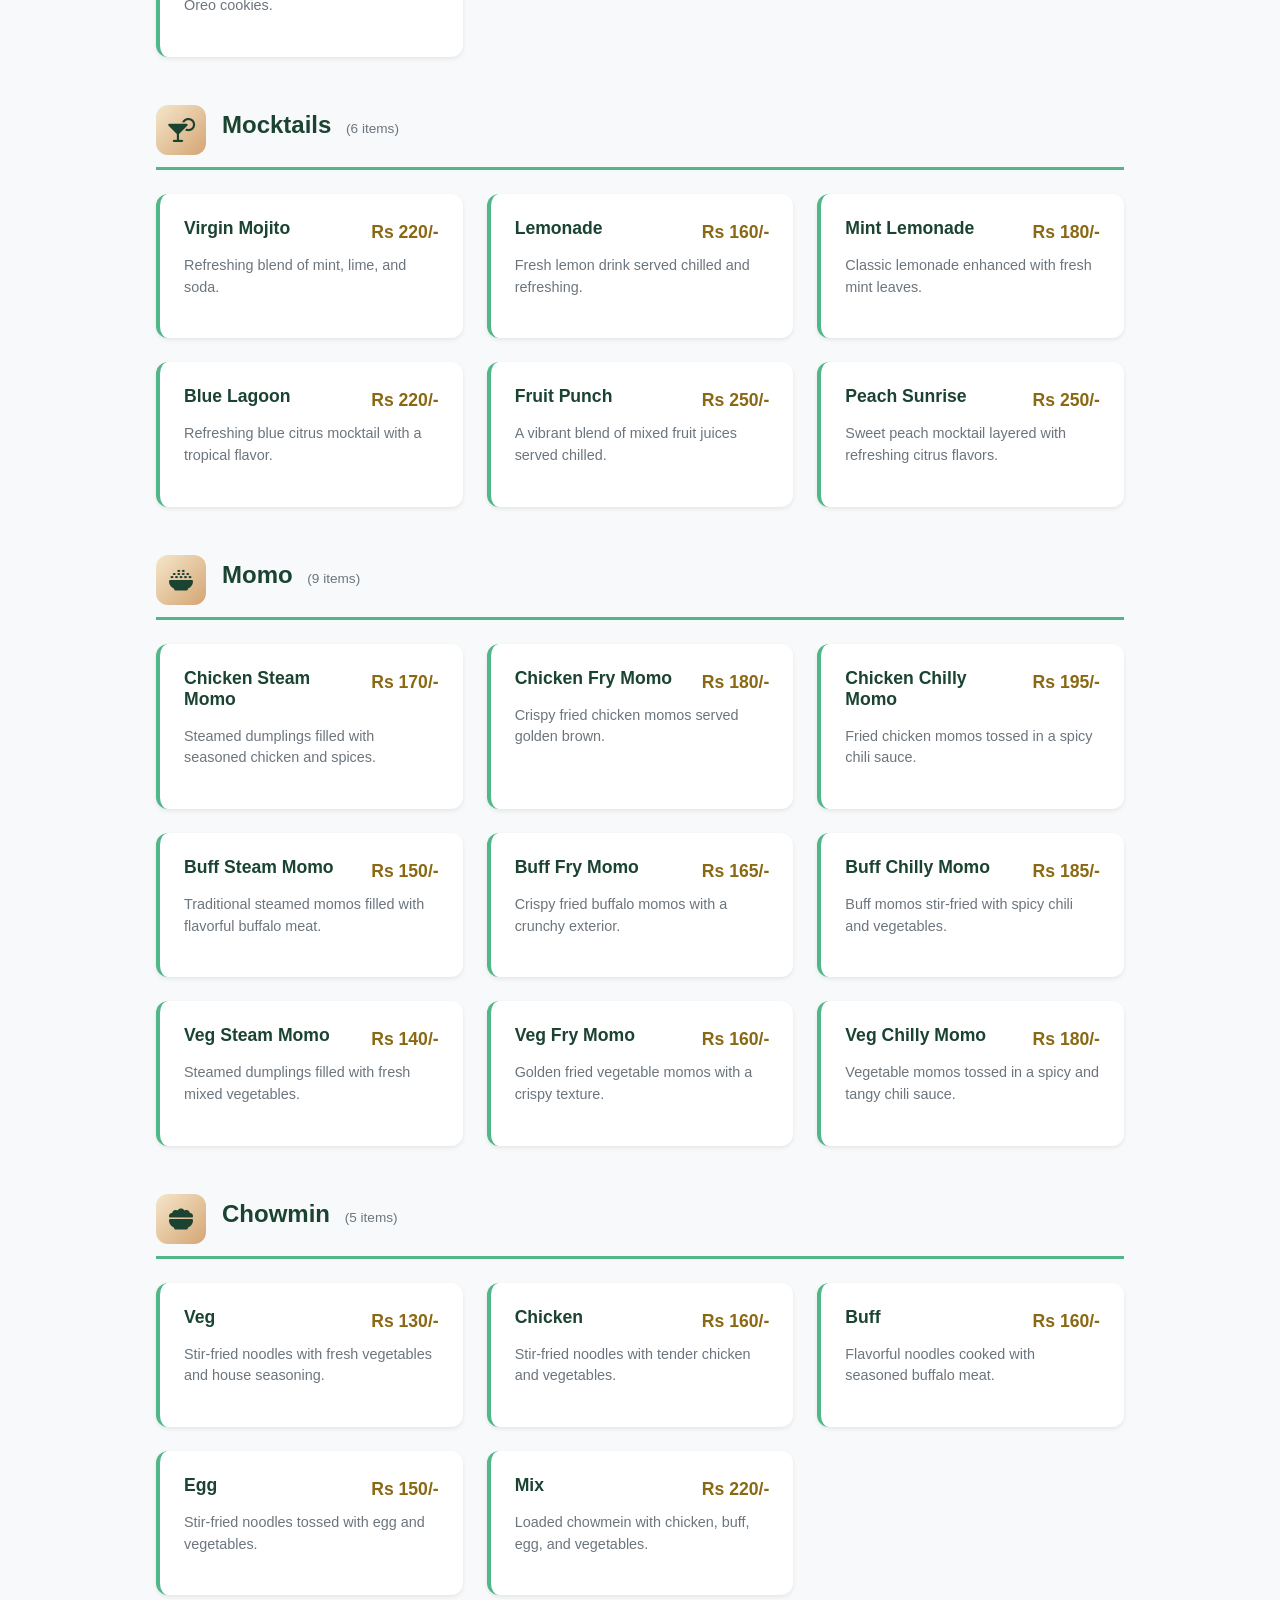
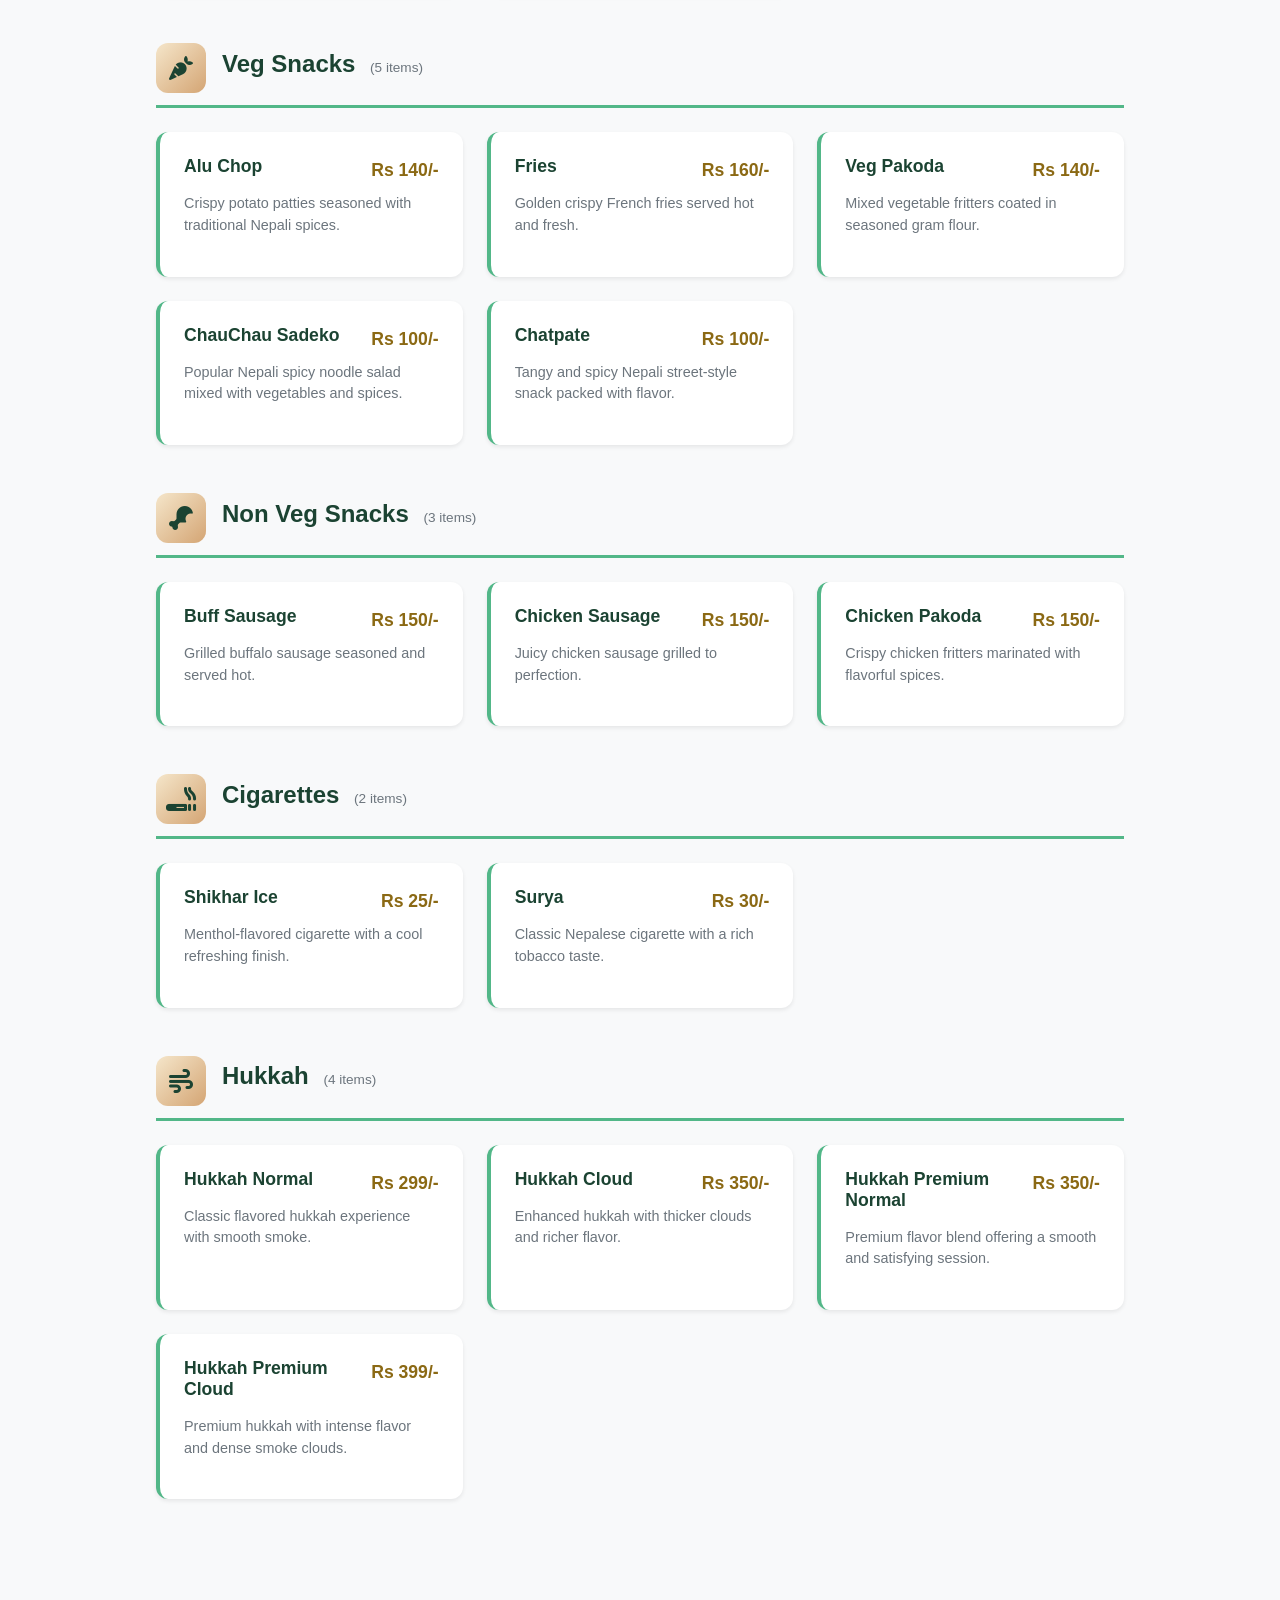
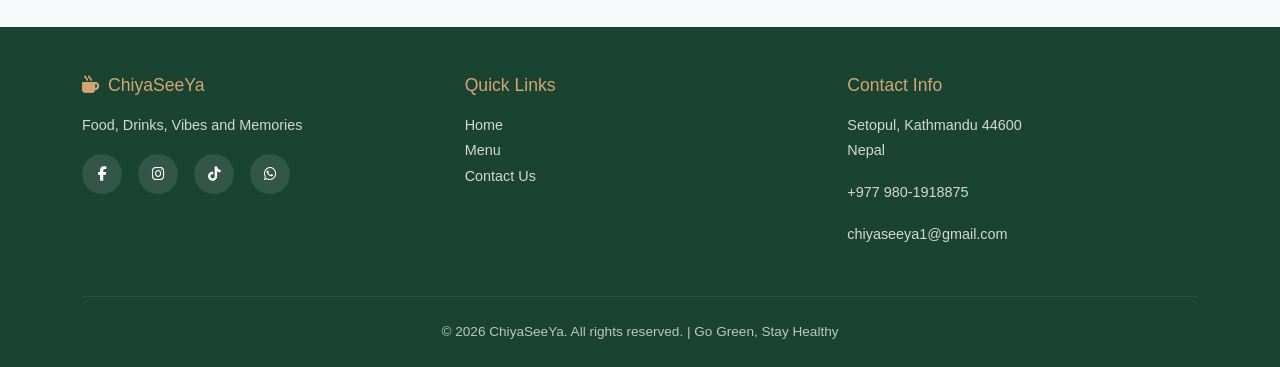
==== commit ac173332: "Initial commit" ====
--- a/menu.html
+++ b/menu.html
@@ -35,7 +35,7 @@
                         <a class="nav-link active" href="menu.html">Menu</a>
                     </li>
                     <li class="nav-item">
-                        <a class="nav-link" href="#contact">Contact Us</a>
+                        <a class="nav-link" href="index.html#contact">Contact Us</a>
                     </li>
                 </ul>
             </div>
@@ -86,9 +86,10 @@
                     <div class="social-links">
                         <a href="https://www.facebook.com/1076802865514856?ref=PROFILE_EDIT_xav_ig_profile_page_web" aria-label="Facebook" target="_blank"><i class="fab fa-facebook-f"></i></a>
                         <a href="https://www.instagram.com/chiya_see_ya/" aria-label="Instagram" target="_blank"><i class="fab fa-instagram"></i></a>
-                        <a href="https://l.instagram.com/?u=https%3A%2F%2Fwww.tiktok.com%2F%40chiya.see.ya%3F_r%3D1%26_t%3DZS-95O5P87CxcY%26fbclid%3DPAZXh0bgNhZW0CMTEAc3J0YwZhcHBfaWQPOTM2NjE5NzQzMzkyNDU5AAGnBMGurjGHS4oy5YYfuVDIB4Jsj0eW82iSqGz3gt-IWJ6hb2VzOmMSemLPQZc_aem_LvpOi6eOKPnk_zAB4Gr12w&e=AUBZY9ZE3XNhpiwPI810RxzqsmGgs-WOL_V0ZIl1YI9qJ-9a9wc5wGAw6T1yI0G7cqVV-iJ5bxF9tScMts2_dbnZqTpNPQaVPD4UndhijQRrtrkj7LoLAhLAq9qhKXfKo0xacdASYu8S" aria-label="TikTok" target="_blank"><i class="fab fa-tiktok"></i></a>
+                        <a href="https://www.tiktok.com/@chiyaseeya5" aria-label="TikTok" target="_blank"><i class="fab fa-tiktok"></i></a>
                         <a href="https://wa.me/9779801918875" aria-label="WhatsApp" target="_blank"><i class="fab fa-whatsapp"></i></a>
                     </div>
+                    
                 </div>
                 
                 <div class="footer-section">
